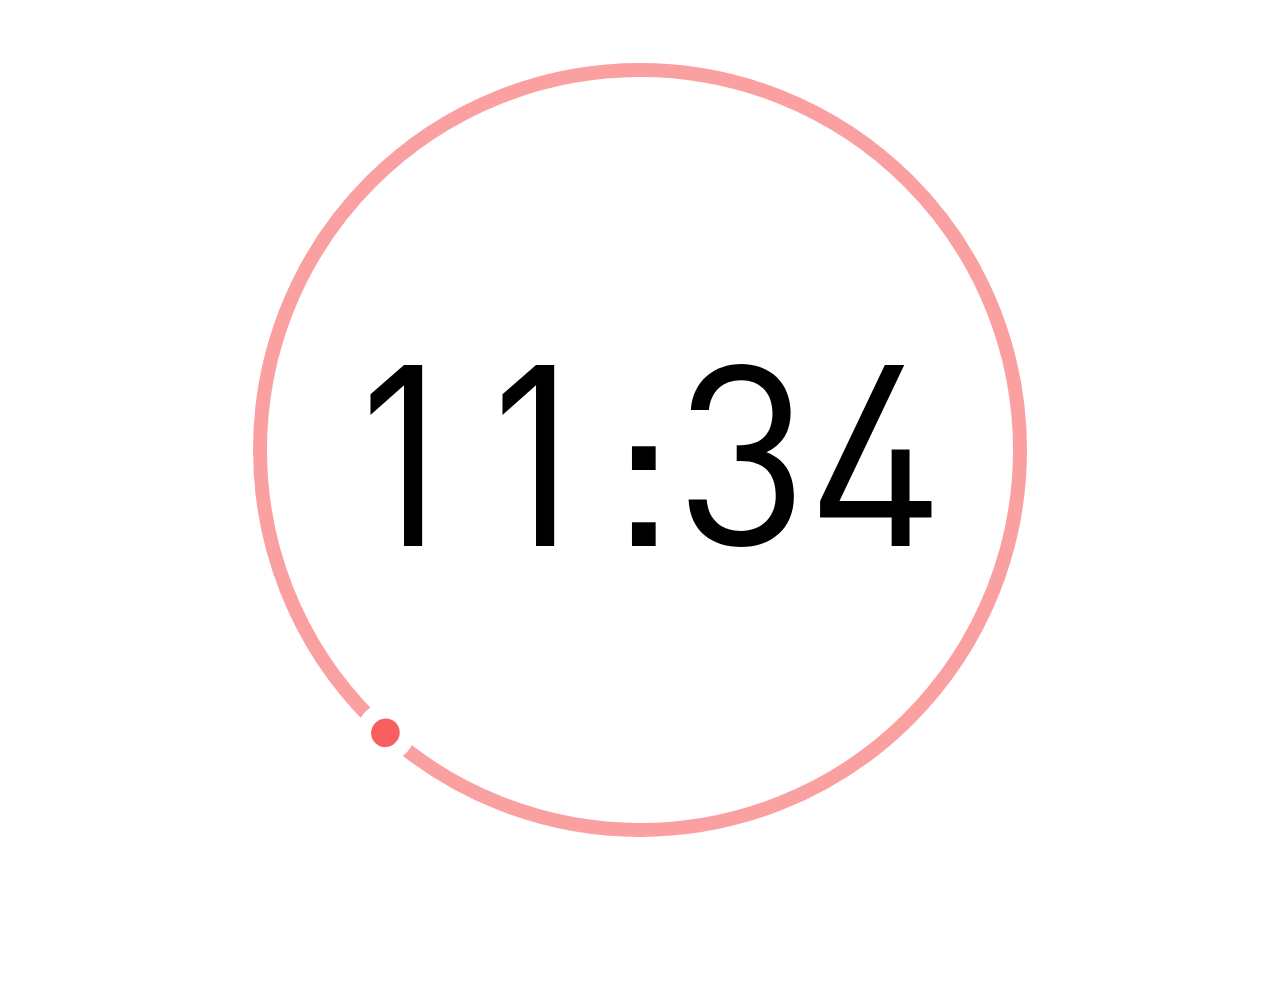
==== Tools/Clock.html @ c22296d3 "Auto commit 2023-06-18 09:38:52" ====
<!DOCTYPE html>
<html lang="en">
<head>
  <meta charset="UTF-8">
  <meta name="viewport" content="width=device-width, initial-scale=1.0">
  <title>Clock</title>
  <style>
    @font-face {
      font-family: Din;
      src: url(../src/fonts/DIN-Regular-2.otf);
    }
    body {
      display: flex;
      margin: 0;
      width: 100vw;
      height: 100vh;
      overflow: hidden;
      text-align: center;
      font-family: Din;
      align-items: center;
      justify-content: center;
      line-height: 1em;
    }
    #Clock {
      display: flex;
      align-items: center;
      justify-content: center;
      width: 86vmin;
      height: 86vmin;
      font-size: 28vmin;
      border-radius: 50%;
      border: 1.6vmin solid rgba(248, 96, 96, .6);
      position: relative;
      box-sizing: border-box;
    }
    #sep {
      transition: opacity .8s ease-in-out;
    }
    #sec {
      position: absolute;
      width: 100%;
      height: 100%;
      top: 0;
      left: 0;
    }
    #sec::before {
      content: " ";
      position: absolute;
      width: 6.4vmin;
      height: 6.4vmin;
      top: -4vmin;
      left: calc(50% - 3.2vmin);
      background-color: #FFF;
      border-radius: 3.2vmin;
    }
    #sec::after {
      content: " ";
      position: absolute;
      width: 3.2vmin;
      height: 3.2vmin;
      top: -2.4vmin;
      left: calc(50% - 1.6vmin);
      background-color: rgb(248, 96, 96);
      border-radius: 3.2vmin;
    }
  </style>
</head>
<body>
  <div id="Clock">
    <span id="hours">00</span>
    <span id="sep">:</span>
    <span id="min">00</span>
    <span id="sec"></span>
  </div>
  <script>
    /**
    * 获取网址中的 get 请求参数
    *
    * @param {string} key 要查询的参数名称
    * @param {string} defaultVal 默认值,当未获取到指定参数时返回默认值
    * @param {string} [url=window.location.search] 输入的网址，默认是当前页面的查询部分。输入的格式和网址查询部分的格式相同（不是完整网址）
    * @return {*} 
    */
    const getQueryVal = (key, defaultVal, url=window.location.search)=>{
      const searchParams = new URLSearchParams(url)
      const val = searchParams.get(key)
      return val ? val : defaultVal
    }
    // 获取元素
    const body = document.body
    const clock = body.querySelector('#Clock')
    const hours = body.querySelector('#hours')
    const sep = body.querySelector('#sep')
    const min = body.querySelector('#min')
    const sec = body.querySelector('#sec')

    // 当前状态
    const state = {
      hours: '00',
      min: '00'
    }

    // 更新当前时间
    const showTime = ()=>{
      const now = new Date()
      const h = String(now.getHours()).padStart(2, '0')
      const m = String(now.getMinutes()).padStart(2, '0')
      const s = now.getSeconds()

      // 冒号闪烁
      sep.style.opacity = s%2
      // 秒针转动
      sec.style.transform = `rotate(${s*6}deg)`
      changeTime(h, m)
    }
    // 渲染时间变化
    const changeTime = (h, m)=>{
      if(state.hours !== h){
        state.hours = h
        hours.textContent = h
      }
      if(state.min !== m){
        state.min = m
        min.textContent = m
      }
    }
    showTime()
    window.setInterval(showTime, 1000)
  </script>
</body>
</html>
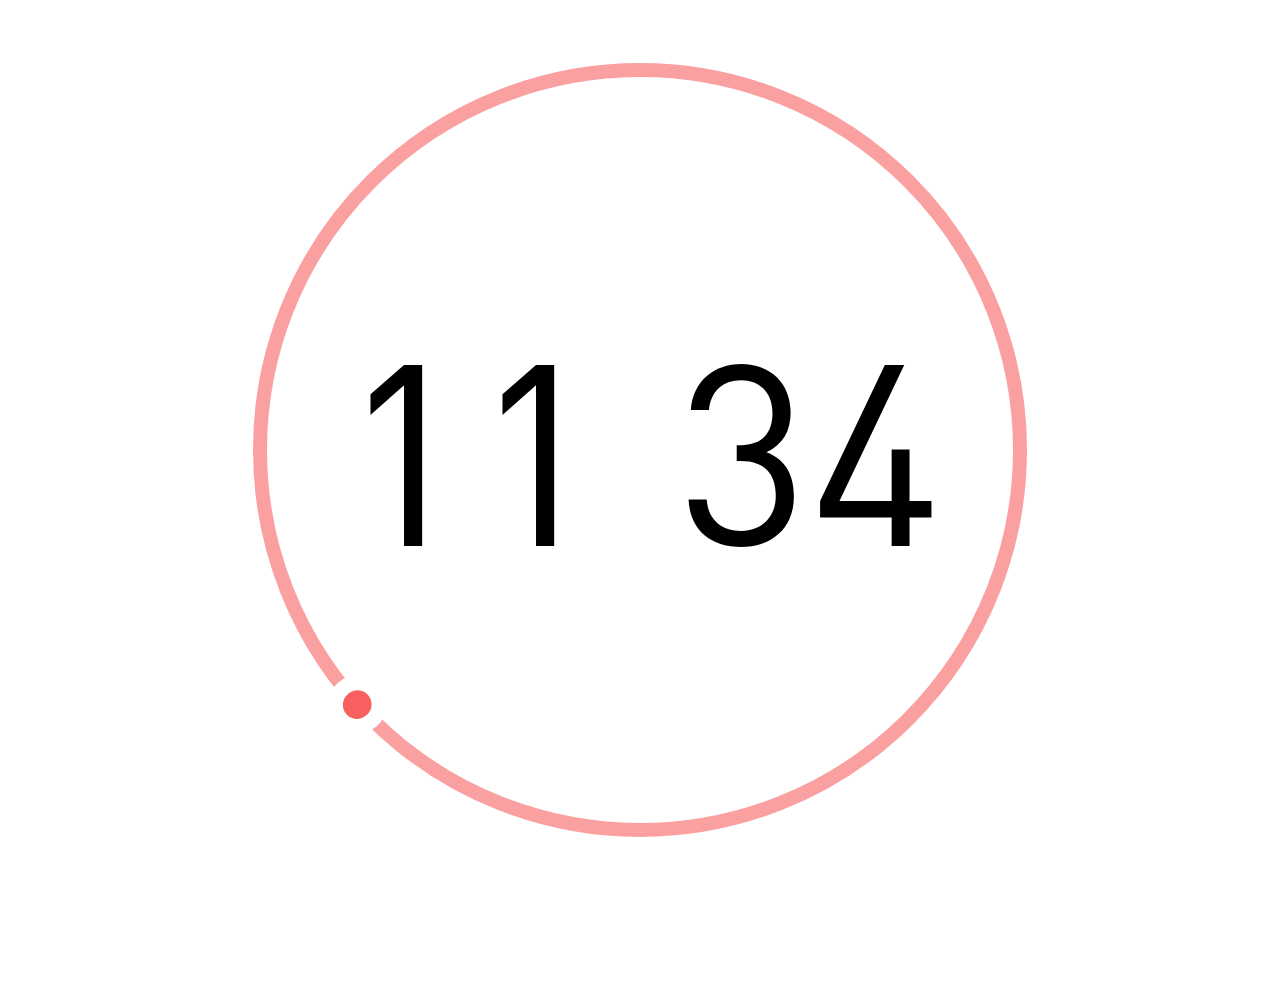
==== commit d7b416eb: "Auto commit 2023-06-19 08:39:56" ====
--- a/Tools/Clock.html
+++ b/Tools/Clock.html
@@ -127,5 +127,14 @@
     showTime()
     window.setInterval(showTime, 1000)
   </script>
+  <!-- Google tag (gtag.js) -->
+  <script async src="https://www.googletagmanager.com/gtag/js?id=G-5J5G43YBWV"></script>
+  <script>
+    window.dataLayer = window.dataLayer || [];
+    function gtag(){dataLayer.push(arguments);}
+    gtag('js', new Date());
+
+    gtag('config', 'G-5J5G43YBWV');
+  </script>
 </body>
 </html>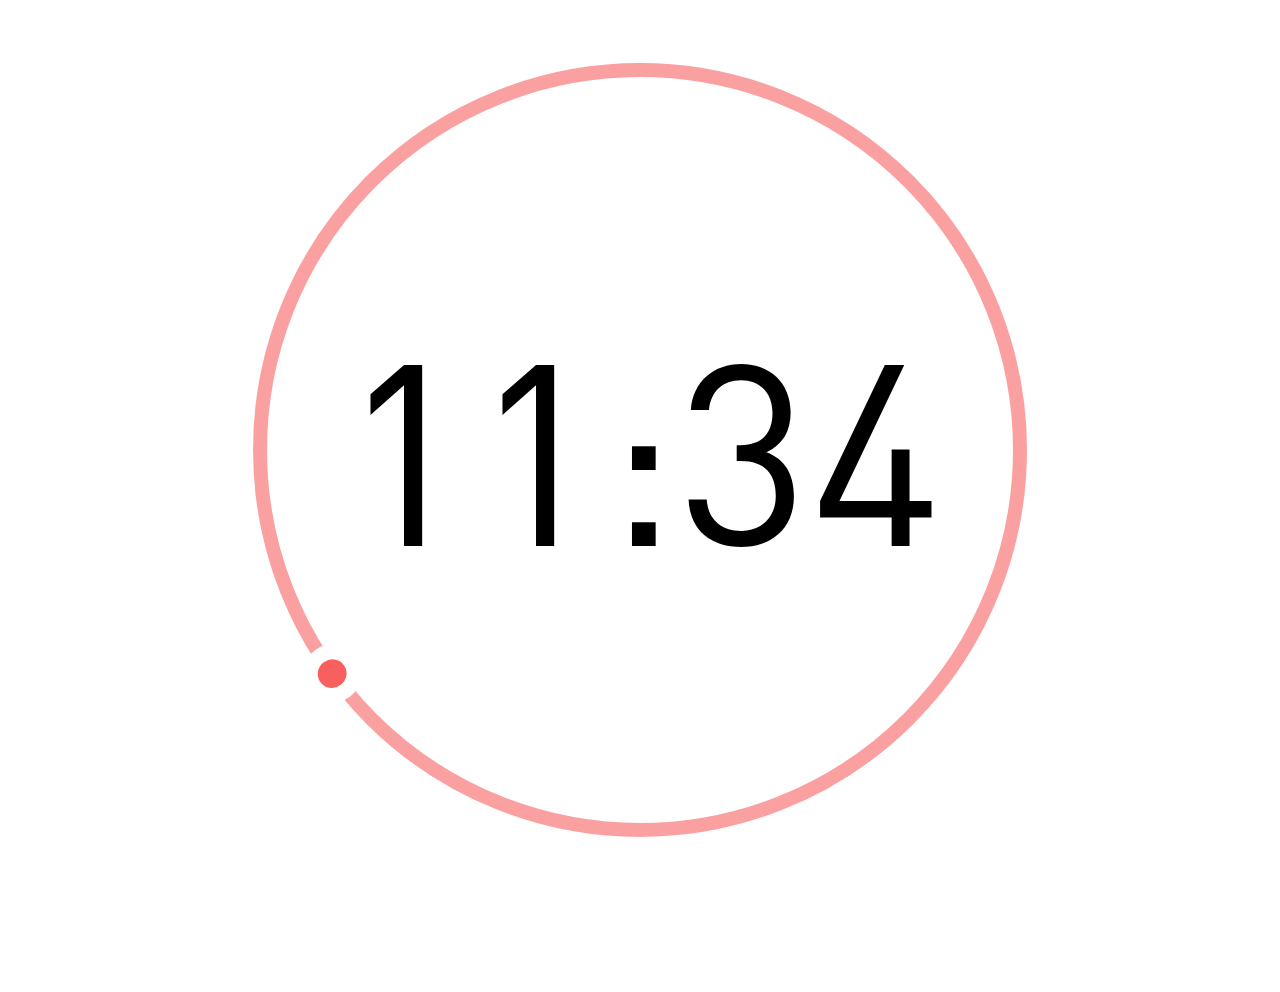
==== commit 0d447a6d: "Auto commit 2023-06-19 08:59:34" ====
--- a/Tools/Clock.html
+++ b/Tools/Clock.html
@@ -127,14 +127,6 @@
     showTime()
     window.setInterval(showTime, 1000)
   </script>
-  <!-- Google tag (gtag.js) -->
-  <script async src="https://www.googletagmanager.com/gtag/js?id=G-5J5G43YBWV"></script>
-  <script>
-    window.dataLayer = window.dataLayer || [];
-    function gtag(){dataLayer.push(arguments);}
-    gtag('js', new Date());
-
-    gtag('config', 'G-5J5G43YBWV');
-  </script>
+  <script async src="https://analytics.umami.is/script.js" data-website-id="11b27899-3df6-4471-8e0e-50eff9625ca6"></script>
 </body>
 </html>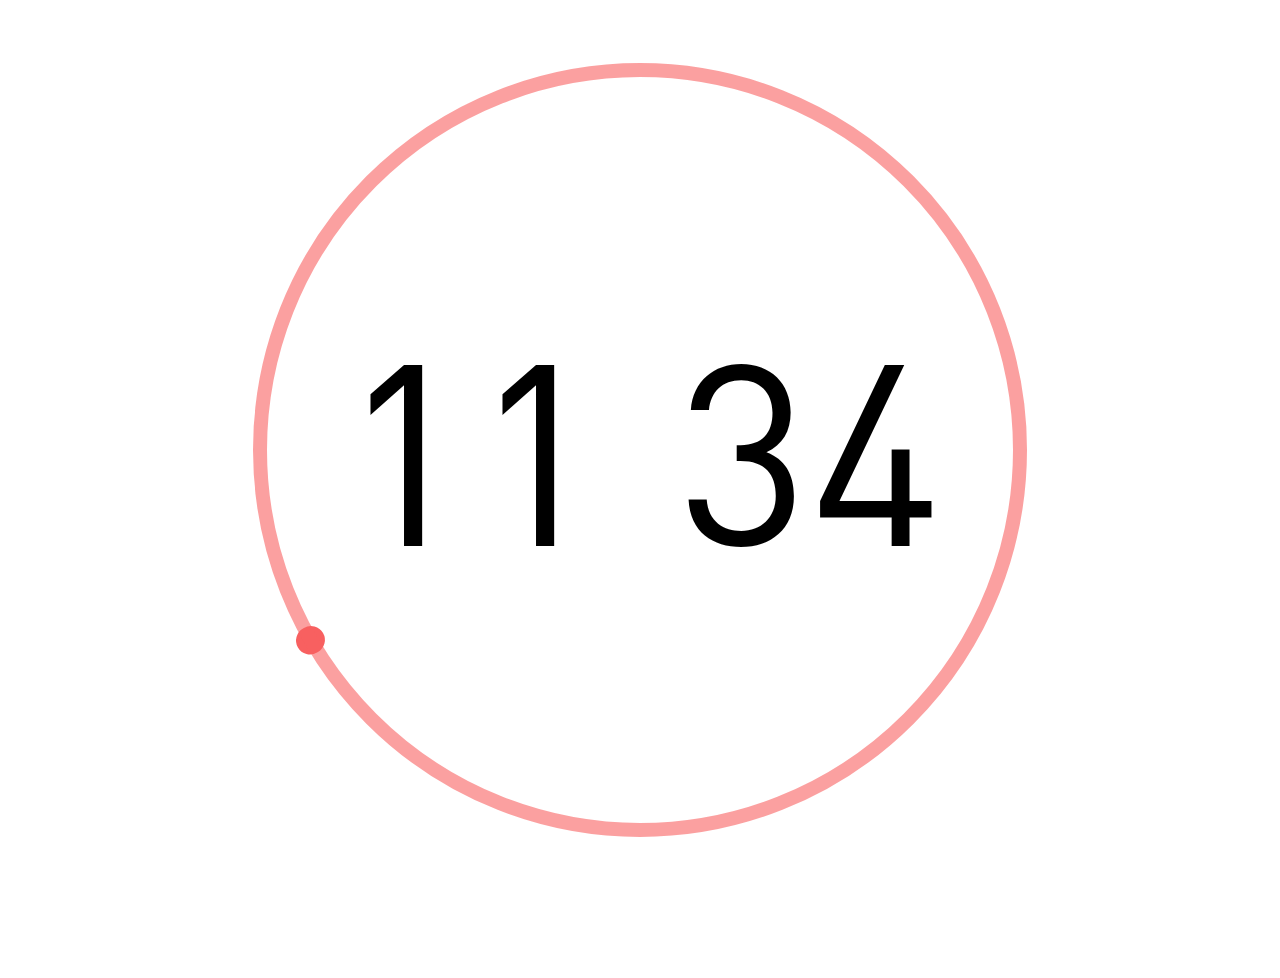
==== commit 12e69aca: "Auto commit 2023-06-19 10:54:38" ====
--- a/Tools/Clock.html
+++ b/Tools/Clock.html
@@ -42,6 +42,7 @@
       height: 100%;
       top: 0;
       left: 0;
+      z-index: -1;
     }
     #sec::before {
       content: " ";
@@ -63,11 +64,16 @@
       background-color: rgb(248, 96, 96);
       border-radius: 3.2vmin;
     }
+    #hou,
+    #min,
+    #sep {
+      cursor: pointer;
+    }
   </style>
 </head>
 <body>
   <div id="Clock">
-    <span id="hours">00</span>
+    <span id="hou">00</span>
     <span id="sep">:</span>
     <span id="min">00</span>
     <span id="sec"></span>
@@ -89,14 +95,14 @@
     // 获取元素
     const body = document.body
     const clock = body.querySelector('#Clock')
-    const hours = body.querySelector('#hours')
+    const hou = body.querySelector('#hou')
     const sep = body.querySelector('#sep')
     const min = body.querySelector('#min')
     const sec = body.querySelector('#sec')
 
     // 当前状态
     const state = {
-      hours: '00',
+      hou: '00',
       min: '00'
     }
 
@@ -115,9 +121,9 @@
     }
     // 渲染时间变化
     const changeTime = (h, m)=>{
-      if(state.hours !== h){
-        state.hours = h
-        hours.textContent = h
+      if(state.hou !== h){
+        state.hou = h
+        hou.textContent = h
       }
       if(state.min !== m){
         state.min = m
@@ -126,6 +132,34 @@
     }
     showTime()
     window.setInterval(showTime, 1000)
+
+    const formatOptions = {
+      year: "numeric",
+      month: "numeric",
+      day: "numeric",
+      hour: "numeric",
+      minute: "numeric",
+      second: "numeric",
+      hour12: false,
+    };
+    hou.addEventListener('click', ()=>{
+      navigator.clipboard.writeText(
+        new Date().toLocaleDateString('zh-CN', {year: 'numeric', month: '2-digit', day: '2-digit',}).replace(/\//g, '-')
+      ) 
+    })
+    min.addEventListener('click', ()=>{
+      navigator.clipboard.writeText(
+        new Date().toLocaleTimeString('zh-CN', {timeStyle: 'medium'})
+      ) 
+    })
+    sep.addEventListener('click', ()=>{
+      const now = new Date()
+      navigator.clipboard.writeText(
+        now.toLocaleDateString('zh-CN', {year: 'numeric', month: '2-digit', day: '2-digit',}).replace(/\//g, '-')
+        + ' '
+        + now.toLocaleTimeString('zh-CN', {timeStyle: 'medium'})
+      ) 
+    })
   </script>
   <script async src="https://analytics.umami.is/script.js" data-website-id="11b27899-3df6-4471-8e0e-50eff9625ca6"></script>
 </body>
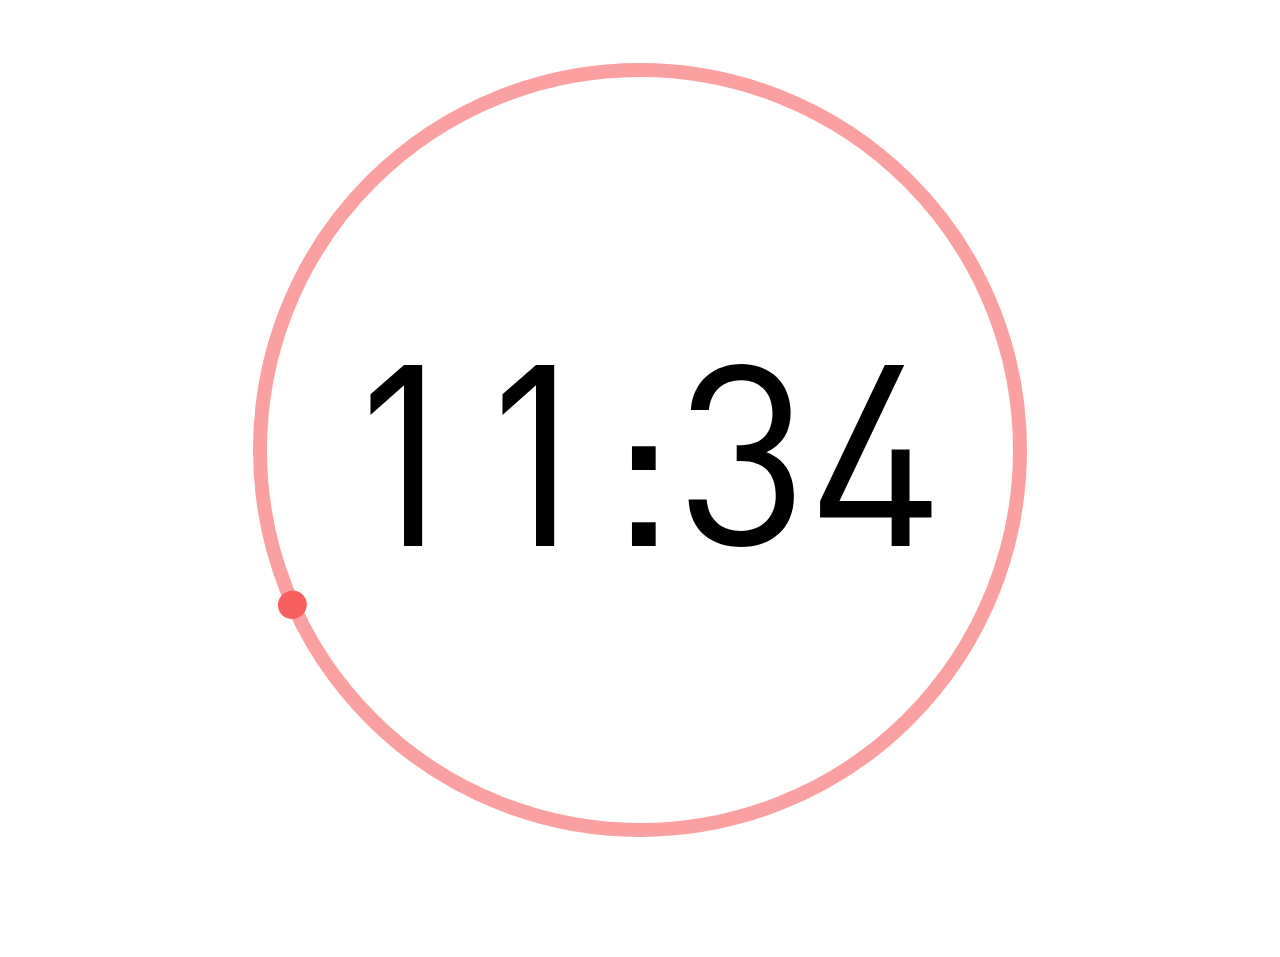
==== commit 3a680c29: "Auto commit 2023-07-03 00:00:29" ====
--- a/Tools/Clock.html
+++ b/Tools/Clock.html
@@ -16,7 +16,7 @@
       height: 100vh;
       overflow: hidden;
       text-align: center;
-      font-family: Din;
+      font-family: Din, Hack, monospace;
       align-items: center;
       justify-content: center;
       line-height: 1em;
@@ -161,6 +161,6 @@
       ) 
     })
   </script>
-  <script async src="https://analytics.umami.is/script.js" data-website-id="11b27899-3df6-4471-8e0e-50eff9625ca6"></script>
+  <script async src="https://state.zji.me/script.js" data-website-id="702fd06f-3877-4e20-89e6-580c1fe30a7d"></script>
 </body>
 </html>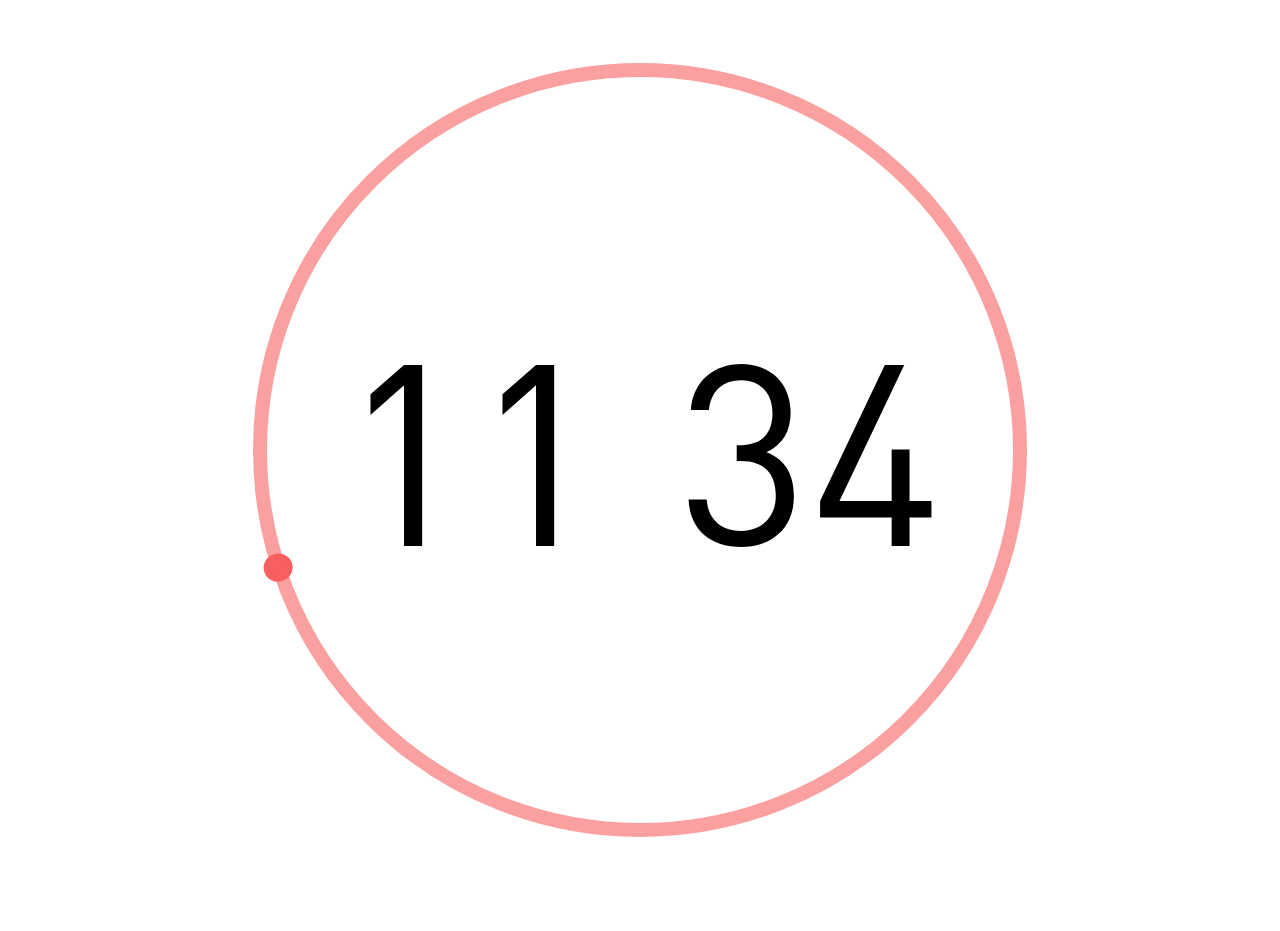
==== commit 19a6a821: "Auto commit 2023-08-06 00:00:30" ====
--- a/Tools/Clock.html
+++ b/Tools/Clock.html
@@ -7,7 +7,7 @@
   <style>
     @font-face {
       font-family: Din;
-      src: url(../src/fonts/DIN-Regular-2.otf);
+      src: url(../Resource/fonts/DIN-Regular-2.otf);
     }
     body {
       display: flex;
